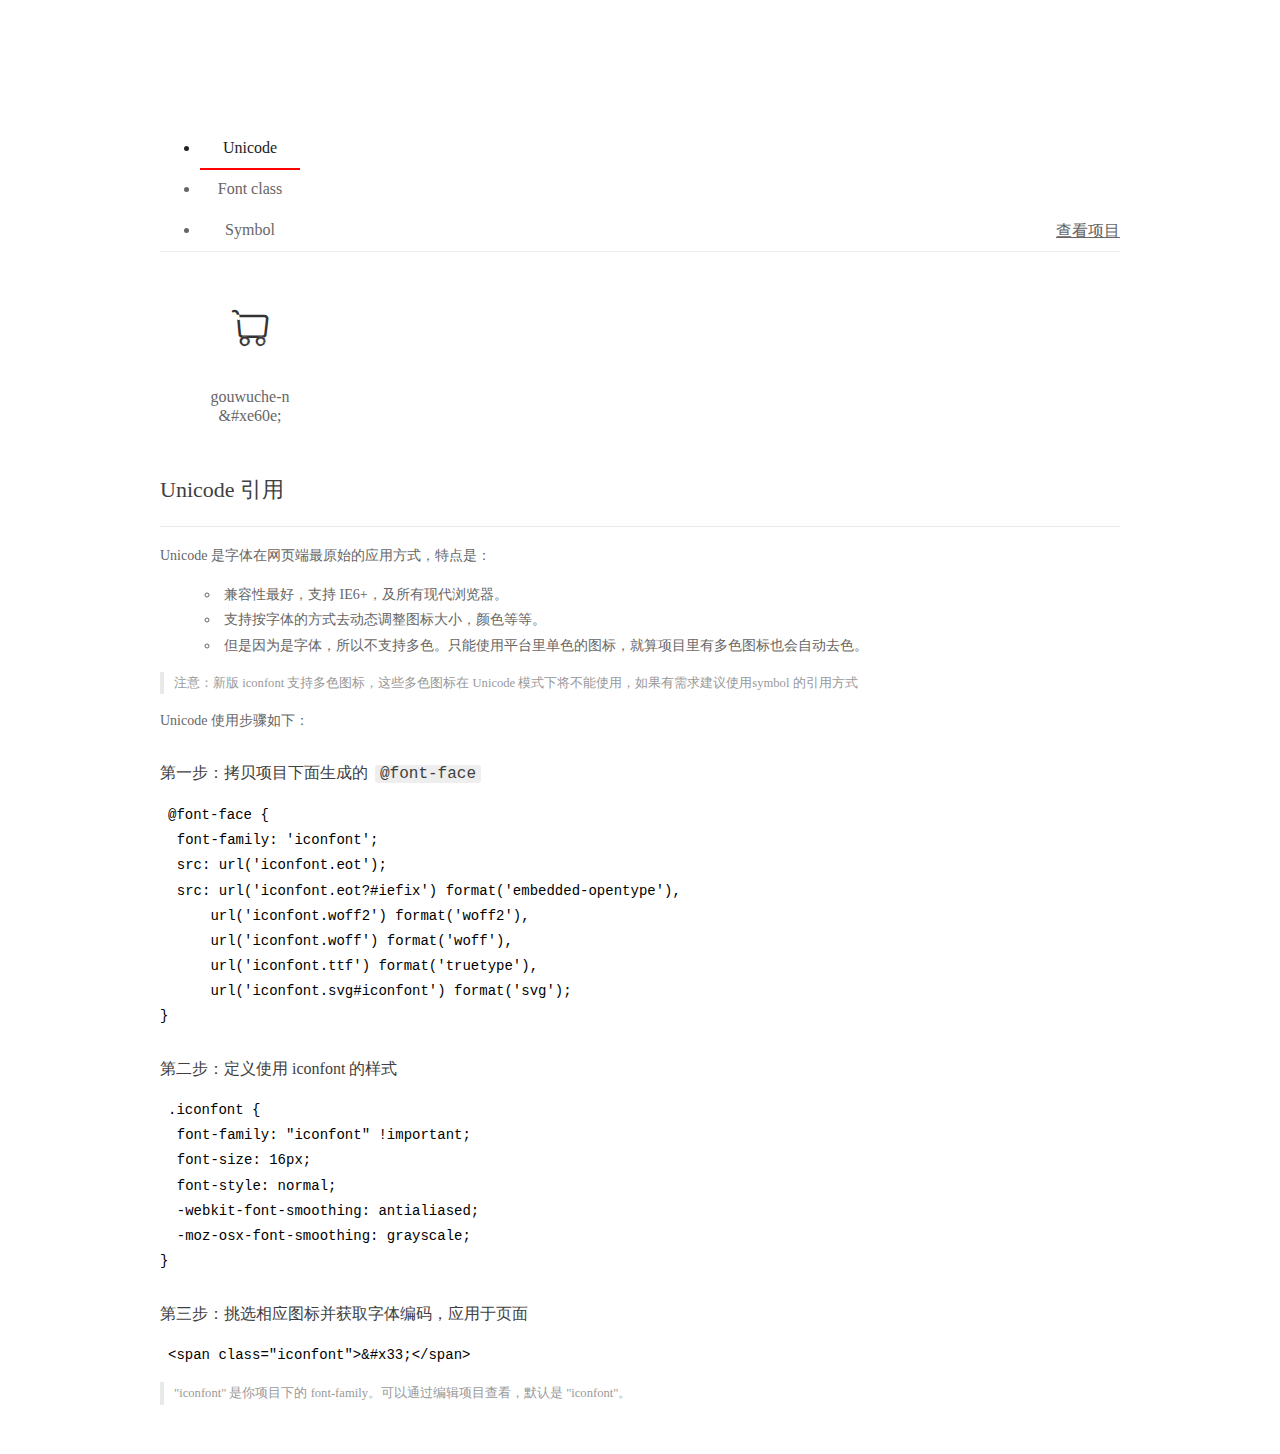
==== fonts/demo_index.html @ 76f3d985 "fix bugs" ====
<!DOCTYPE html>
<html>
<head>
  <meta charset="utf-8"/>
  <title>IconFont Demo</title>
  <link rel="shortcut icon" href="https://img.alicdn.com/tps/i4/TB1_oz6GVXXXXaFXpXXJDFnIXXX-64-64.ico" type="image/x-icon"/>
  <link rel="stylesheet" href="https://g.alicdn.com/thx/cube/1.3.2/cube.min.css">
  <link rel="stylesheet" href="demo.css">
  <link rel="stylesheet" href="iconfont.css">
  <script src="iconfont.js"></script>
  <!-- jQuery -->
  <script src="https://a1.alicdn.com/oss/uploads/2018/12/26/7bfddb60-08e8-11e9-9b04-53e73bb6408b.js"></script>
  <!-- 代码高亮 -->
  <script src="https://a1.alicdn.com/oss/uploads/2018/12/26/a3f714d0-08e6-11e9-8a15-ebf944d7534c.js"></script>
</head>
<body>
  <div class="main">
    <h1 class="logo"><a href="https://www.iconfont.cn/" title="iconfont 首页" target="_blank">&#xe86b;</a></h1>
    <div class="nav-tabs">
      <ul id="tabs" class="dib-box">
        <li class="dib active"><span>Unicode</span></li>
        <li class="dib"><span>Font class</span></li>
        <li class="dib"><span>Symbol</span></li>
      </ul>
      
      <a href="https://www.iconfont.cn/manage/index?manage_type=myprojects&projectId=2214051" target="_blank" class="nav-more">查看项目</a>
      
    </div>
    <div class="tab-container">
      <div class="content unicode" style="display: block;">
          <ul class="icon_lists dib-box">
          
            <li class="dib">
              <span class="icon iconfont">&#xe60e;</span>
                <div class="name">gouwuche-n</div>
                <div class="code-name">&amp;#xe60e;</div>
              </li>
          
          </ul>
          <div class="article markdown">
          <h2 id="unicode-">Unicode 引用</h2>
          <hr>

          <p>Unicode 是字体在网页端最原始的应用方式，特点是：</p>
          <ul>
            <li>兼容性最好，支持 IE6+，及所有现代浏览器。</li>
            <li>支持按字体的方式去动态调整图标大小，颜色等等。</li>
            <li>但是因为是字体，所以不支持多色。只能使用平台里单色的图标，就算项目里有多色图标也会自动去色。</li>
          </ul>
          <blockquote>
            <p>注意：新版 iconfont 支持多色图标，这些多色图标在 Unicode 模式下将不能使用，如果有需求建议使用symbol 的引用方式</p>
          </blockquote>
          <p>Unicode 使用步骤如下：</p>
          <h3 id="-font-face">第一步：拷贝项目下面生成的 <code>@font-face</code></h3>
<pre><code class="language-css"
>@font-face {
  font-family: 'iconfont';
  src: url('iconfont.eot');
  src: url('iconfont.eot?#iefix') format('embedded-opentype'),
      url('iconfont.woff2') format('woff2'),
      url('iconfont.woff') format('woff'),
      url('iconfont.ttf') format('truetype'),
      url('iconfont.svg#iconfont') format('svg');
}
</code></pre>
          <h3 id="-iconfont-">第二步：定义使用 iconfont 的样式</h3>
<pre><code class="language-css"
>.iconfont {
  font-family: "iconfont" !important;
  font-size: 16px;
  font-style: normal;
  -webkit-font-smoothing: antialiased;
  -moz-osx-font-smoothing: grayscale;
}
</code></pre>
          <h3 id="-">第三步：挑选相应图标并获取字体编码，应用于页面</h3>
<pre>
<code class="language-html"
>&lt;span class="iconfont"&gt;&amp;#x33;&lt;/span&gt;
</code></pre>
          <blockquote>
            <p>"iconfont" 是你项目下的 font-family。可以通过编辑项目查看，默认是 "iconfont"。</p>
          </blockquote>
          </div>
      </div>
      <div class="content font-class">
        <ul class="icon_lists dib-box">
          
          <li class="dib">
            <span class="icon iconfont icon-tubiao-"></span>
            <div class="name">
              gouwuche-n
            </div>
            <div class="code-name">.icon-tubiao-
            </div>
          </li>
          
        </ul>
        <div class="article markdown">
        <h2 id="font-class-">font-class 引用</h2>
        <hr>

        <p>font-class 是 Unicode 使用方式的一种变种，主要是解决 Unicode 书写不直观，语意不明确的问题。</p>
        <p>与 Unicode 使用方式相比，具有如下特点：</p>
        <ul>
          <li>兼容性良好，支持 IE8+，及所有现代浏览器。</li>
          <li>相比于 Unicode 语意明确，书写更直观。可以很容易分辨这个 icon 是什么。</li>
          <li>因为使用 class 来定义图标，所以当要替换图标时，只需要修改 class 里面的 Unicode 引用。</li>
          <li>不过因为本质上还是使用的字体，所以多色图标还是不支持的。</li>
        </ul>
        <p>使用步骤如下：</p>
        <h3 id="-fontclass-">第一步：引入项目下面生成的 fontclass 代码：</h3>
<pre><code class="language-html">&lt;link rel="stylesheet" href="./iconfont.css"&gt;
</code></pre>
        <h3 id="-">第二步：挑选相应图标并获取类名，应用于页面：</h3>
<pre><code class="language-html">&lt;span class="iconfont icon-xxx"&gt;&lt;/span&gt;
</code></pre>
        <blockquote>
          <p>"
            iconfont" 是你项目下的 font-family。可以通过编辑项目查看，默认是 "iconfont"。</p>
        </blockquote>
      </div>
      </div>
      <div class="content symbol">
          <ul class="icon_lists dib-box">
          
            <li class="dib">
                <svg class="icon svg-icon" aria-hidden="true">
                  <use xlink:href="#icon-tubiao-"></use>
                </svg>
                <div class="name">gouwuche-n</div>
                <div class="code-name">#icon-tubiao-</div>
            </li>
          
          </ul>
          <div class="article markdown">
          <h2 id="symbol-">Symbol 引用</h2>
          <hr>

          <p>这是一种全新的使用方式，应该说这才是未来的主流，也是平台目前推荐的用法。相关介绍可以参考这篇<a href="">文章</a>
            这种用法其实是做了一个 SVG 的集合，与另外两种相比具有如下特点：</p>
          <ul>
            <li>支持多色图标了，不再受单色限制。</li>
            <li>通过一些技巧，支持像字体那样，通过 <code>font-size</code>, <code>color</code> 来调整样式。</li>
            <li>兼容性较差，支持 IE9+，及现代浏览器。</li>
            <li>浏览器渲染 SVG 的性能一般，还不如 png。</li>
          </ul>
          <p>使用步骤如下：</p>
          <h3 id="-symbol-">第一步：引入项目下面生成的 symbol 代码：</h3>
<pre><code class="language-html">&lt;script src="./iconfont.js"&gt;&lt;/script&gt;
</code></pre>
          <h3 id="-css-">第二步：加入通用 CSS 代码（引入一次就行）：</h3>
<pre><code class="language-html">&lt;style&gt;
.icon {
  width: 1em;
  height: 1em;
  vertical-align: -0.15em;
  fill: currentColor;
  overflow: hidden;
}
&lt;/style&gt;
</code></pre>
          <h3 id="-">第三步：挑选相应图标并获取类名，应用于页面：</h3>
<pre><code class="language-html">&lt;svg class="icon" aria-hidden="true"&gt;
  &lt;use xlink:href="#icon-xxx"&gt;&lt;/use&gt;
&lt;/svg&gt;
</code></pre>
          </div>
      </div>

    </div>
  </div>
  <script>
  $(document).ready(function () {
      $('.tab-container .content:first').show()

      $('#tabs li').click(function (e) {
        var tabContent = $('.tab-container .content')
        var index = $(this).index()

        if ($(this).hasClass('active')) {
          return
        } else {
          $('#tabs li').removeClass('active')
          $(this).addClass('active')

          tabContent.hide().eq(index).fadeIn()
        }
      })
    })
  </script>
</body>
</html>
---- fonts/demo.css ----
/* Logo 字体 */
@font-face {
  font-family: "iconfont logo";
  src: url('https://at.alicdn.com/t/font_985780_km7mi63cihi.eot?t=1545807318834');
  src: url('https://at.alicdn.com/t/font_985780_km7mi63cihi.eot?t=1545807318834#iefix') format('embedded-opentype'),
    url('https://at.alicdn.com/t/font_985780_km7mi63cihi.woff?t=1545807318834') format('woff'),
    url('https://at.alicdn.com/t/font_985780_km7mi63cihi.ttf?t=1545807318834') format('truetype'),
    url('https://at.alicdn.com/t/font_985780_km7mi63cihi.svg?t=1545807318834#iconfont') format('svg');
}

.logo {
  font-family: "iconfont logo";
  font-size: 160px;
  font-style: normal;
  -webkit-font-smoothing: antialiased;
  -moz-osx-font-smoothing: grayscale;
}

/* tabs */
.nav-tabs {
  position: relative;
}

.nav-tabs .nav-more {
  position: absolute;
  right: 0;
  bottom: 0;
  height: 42px;
  line-height: 42px;
  color: #666;
}

#tabs {
  border-bottom: 1px solid #eee;
}

#tabs li {
  cursor: pointer;
  width: 100px;
  height: 40px;
  line-height: 40px;
  text-align: center;
  font-size: 16px;
  border-bottom: 2px solid transparent;
  position: relative;
  z-index: 1;
  margin-bottom: -1px;
  color: #666;
}


#tabs .active {
  border-bottom-color: #f00;
  color: #222;
}

.tab-container .content {
  display: none;
}

/* 页面布局 */
.main {
  padding: 30px 100px;
  width: 960px;
  margin: 0 auto;
}

.main .logo {
  color: #333;
  text-align: left;
  margin-bottom: 30px;
  line-height: 1;
  height: 110px;
  margin-top: -50px;
  overflow: hidden;
  *zoom: 1;
}

.main .logo a {
  font-size: 160px;
  color: #333;
}

.helps {
  margin-top: 40px;
}

.helps pre {
  padding: 20px;
  margin: 10px 0;
  border: solid 1px #e7e1cd;
  background-color: #fffdef;
  overflow: auto;
}

.icon_lists {
  width: 100% !important;
  overflow: hidden;
  *zoom: 1;
}

.icon_lists li {
  width: 100px;
  margin-bottom: 10px;
  margin-right: 20px;
  text-align: center;
  list-style: none !important;
  cursor: default;
}

.icon_lists li .code-name {
  line-height: 1.2;
}

.icon_lists .icon {
  display: block;
  height: 100px;
  line-height: 100px;
  font-size: 42px;
  margin: 10px auto;
  color: #333;
  -webkit-transition: font-size 0.25s linear, width 0.25s linear;
  -moz-transition: font-size 0.25s linear, width 0.25s linear;
  transition: font-size 0.25s linear, width 0.25s linear;
}

.icon_lists .icon:hover {
  font-size: 100px;
}

.icon_lists .svg-icon {
  /* 通过设置 font-size 来改变图标大小 */
  width: 1em;
  /* 图标和文字相邻时，垂直对齐 */
  vertical-align: -0.15em;
  /* 通过设置 color 来改变 SVG 的颜色/fill */
  fill: currentColor;
  /* path 和 stroke 溢出 viewBox 部分在 IE 下会显示
      normalize.css 中也包含这行 */
  overflow: hidden;
}

.icon_lists li .name,
.icon_lists li .code-name {
  color: #666;
}

/* markdown 样式 */
.markdown {
  color: #666;
  font-size: 14px;
  line-height: 1.8;
}

.highlight {
  line-height: 1.5;
}

.markdown img {
  vertical-align: middle;
  max-width: 100%;
}

.markdown h1 {
  color: #404040;
  font-weight: 500;
  line-height: 40px;
  margin-bottom: 24px;
}

.markdown h2,
.markdown h3,
.markdown h4,
.markdown h5,
.markdown h6 {
  color: #404040;
  margin: 1.6em 0 0.6em 0;
  font-weight: 500;
  clear: both;
}

.markdown h1 {
  font-size: 28px;
}

.markdown h2 {
  font-size: 22px;
}

.markdown h3 {
  font-size: 16px;
}

.markdown h4 {
  font-size: 14px;
}

.markdown h5 {
  font-size: 12px;
}

.markdown h6 {
  font-size: 12px;
}

.markdown hr {
  height: 1px;
  border: 0;
  background: #e9e9e9;
  margin: 16px 0;
  clear: both;
}

.markdown p {
  margin: 1em 0;
}

.markdown>p,
.markdown>blockquote,
.markdown>.highlight,
.markdown>ol,
.markdown>ul {
  width: 80%;
}

.markdown ul>li {
  list-style: circle;
}

.markdown>ul li,
.markdown blockquote ul>li {
  margin-left: 20px;
  padding-left: 4px;
}

.markdown>ul li p,
.markdown>ol li p {
  margin: 0.6em 0;
}

.markdown ol>li {
  list-style: decimal;
}

.markdown>ol li,
.markdown blockquote ol>li {
  margin-left: 20px;
  padding-left: 4px;
}

.markdown code {
  margin: 0 3px;
  padding: 0 5px;
  background: #eee;
  border-radius: 3px;
}

.markdown strong,
.markdown b {
  font-weight: 600;
}

.markdown>table {
  border-collapse: collapse;
  border-spacing: 0px;
  empty-cells: show;
  border: 1px solid #e9e9e9;
  width: 95%;
  margin-bottom: 24px;
}

.markdown>table th {
  white-space: nowrap;
  color: #333;
  font-weight: 600;
}

.markdown>table th,
.markdown>table td {
  border: 1px solid #e9e9e9;
  padding: 8px 16px;
  text-align: left;
}

.markdown>table th {
  background: #F7F7F7;
}

.markdown blockquote {
  font-size: 90%;
  color: #999;
  border-left: 4px solid #e9e9e9;
  padding-left: 0.8em;
  margin: 1em 0;
}

.markdown blockquote p {
  margin: 0;
}

.markdown .anchor {
  opacity: 0;
  transition: opacity 0.3s ease;
  margin-left: 8px;
}

.markdown .waiting {
  color: #ccc;
}

.markdown h1:hover .anchor,
.markdown h2:hover .anchor,
.markdown h3:hover .anchor,
.markdown h4:hover .anchor,
.markdown h5:hover .anchor,
.markdown h6:hover .anchor {
  opacity: 1;
  display: inline-block;
}

.markdown>br,
.markdown>p>br {
  clear: both;
}


.hljs {
  display: block;
  background: white;
  padding: 0.5em;
  color: #333333;
  overflow-x: auto;
}

.hljs-comment,
.hljs-meta {
  color: #969896;
}

.hljs-string,
.hljs-variable,
.hljs-template-variable,
.hljs-strong,
.hljs-emphasis,
.hljs-quote {
  color: #df5000;
}

.hljs-keyword,
.hljs-selector-tag,
.hljs-type {
  color: #a71d5d;
}

.hljs-literal,
.hljs-symbol,
.hljs-bullet,
.hljs-attribute {
  color: #0086b3;
}

.hljs-section,
.hljs-name {
  color: #63a35c;
}

.hljs-tag {
  color: #333333;
}

.hljs-title,
.hljs-attr,
.hljs-selector-id,
.hljs-selector-class,
.hljs-selector-attr,
.hljs-selector-pseudo {
  color: #795da3;
}

.hljs-addition {
  color: #55a532;
  background-color: #eaffea;
}

.hljs-deletion {
  color: #bd2c00;
  background-color: #ffecec;
}

.hljs-link {
  text-decoration: underline;
}

/* 代码高亮 */
/* PrismJS 1.15.0
https://prismjs.com/download.html#themes=prism&languages=markup+css+clike+javascript */
/**
 * prism.js default theme for JavaScript, CSS and HTML
 * Based on dabblet (http://dabblet.com)
 * @author Lea Verou
 */
code[class*="language-"],
pre[class*="language-"] {
  color: black;
  background: none;
  text-shadow: 0 1px white;
  font-family: Consolas, Monaco, 'Andale Mono', 'Ubuntu Mono', monospace;
  text-align: left;
  white-space: pre;
  word-spacing: normal;
  word-break: normal;
  word-wrap: normal;
  line-height: 1.5;

  -moz-tab-size: 4;
  -o-tab-size: 4;
  tab-size: 4;

  -webkit-hyphens: none;
  -moz-hyphens: none;
  -ms-hyphens: none;
  hyphens: none;
}

pre[class*="language-"]::-moz-selection,
pre[class*="language-"] ::-moz-selection,
code[class*="language-"]::-moz-selection,
code[class*="language-"] ::-moz-selection {
  text-shadow: none;
  background: #b3d4fc;
}

pre[class*="language-"]::selection,
pre[class*="language-"] ::selection,
code[class*="language-"]::selection,
code[class*="language-"] ::selection {
  text-shadow: none;
  background: #b3d4fc;
}

@media print {

  code[class*="language-"],
  pre[class*="language-"] {
    text-shadow: none;
  }
}

/* Code blocks */
pre[class*="language-"] {
  padding: 1em;
  margin: .5em 0;
  overflow: auto;
}

:not(pre)>code[class*="language-"],
pre[class*="language-"] {
  background: #f5f2f0;
}

/* Inline code */
:not(pre)>code[class*="language-"] {
  padding: .1em;
  border-radius: .3em;
  white-space: normal;
}

.token.comment,
.token.prolog,
.token.doctype,
.token.cdata {
  color: slategray;
}

.token.punctuation {
  color: #999;
}

.namespace {
  opacity: .7;
}

.token.property,
.token.tag,
.token.boolean,
.token.number,
.token.constant,
.token.symbol,
.token.deleted {
  color: #905;
}

.token.selector,
.token.attr-name,
.token.string,
.token.char,
.token.builtin,
.token.inserted {
  color: #690;
}

.token.operator,
.token.entity,
.token.url,
.language-css .token.string,
.style .token.string {
  color: #9a6e3a;
  background: hsla(0, 0%, 100%, .5);
}

.token.atrule,
.token.attr-value,
.token.keyword {
  color: #07a;
}

.token.function,
.token.class-name {
  color: #DD4A68;
}

.token.regex,
.token.important,
.token.variable {
  color: #e90;
}

.token.important,
.token.bold {
  font-weight: bold;
}

.token.italic {
  font-style: italic;
}

.token.entity {
  cursor: help;
}
---- fonts/iconfont.css ----
@font-face {font-family: "iconfont";
  src: url('iconfont.eot?t=1605765746251'); /* IE9 */
  src: url('iconfont.eot?t=1605765746251#iefix') format('embedded-opentype'), /* IE6-IE8 */
  url('[data-uri]') format('woff2'),
  url('iconfont.woff?t=1605765746251') format('woff'),
  url('iconfont.ttf?t=1605765746251') format('truetype'), /* chrome, firefox, opera, Safari, Android, iOS 4.2+ */
  url('iconfont.svg?t=1605765746251#iconfont') format('svg'); /* iOS 4.1- */
}

.iconfont {
  font-family: "iconfont" !important;
  font-size: 16px;
  font-style: normal;
  -webkit-font-smoothing: antialiased;
  -moz-osx-font-smoothing: grayscale;
}

.icon-tubiao-:before {
  content: "\e60e";
}
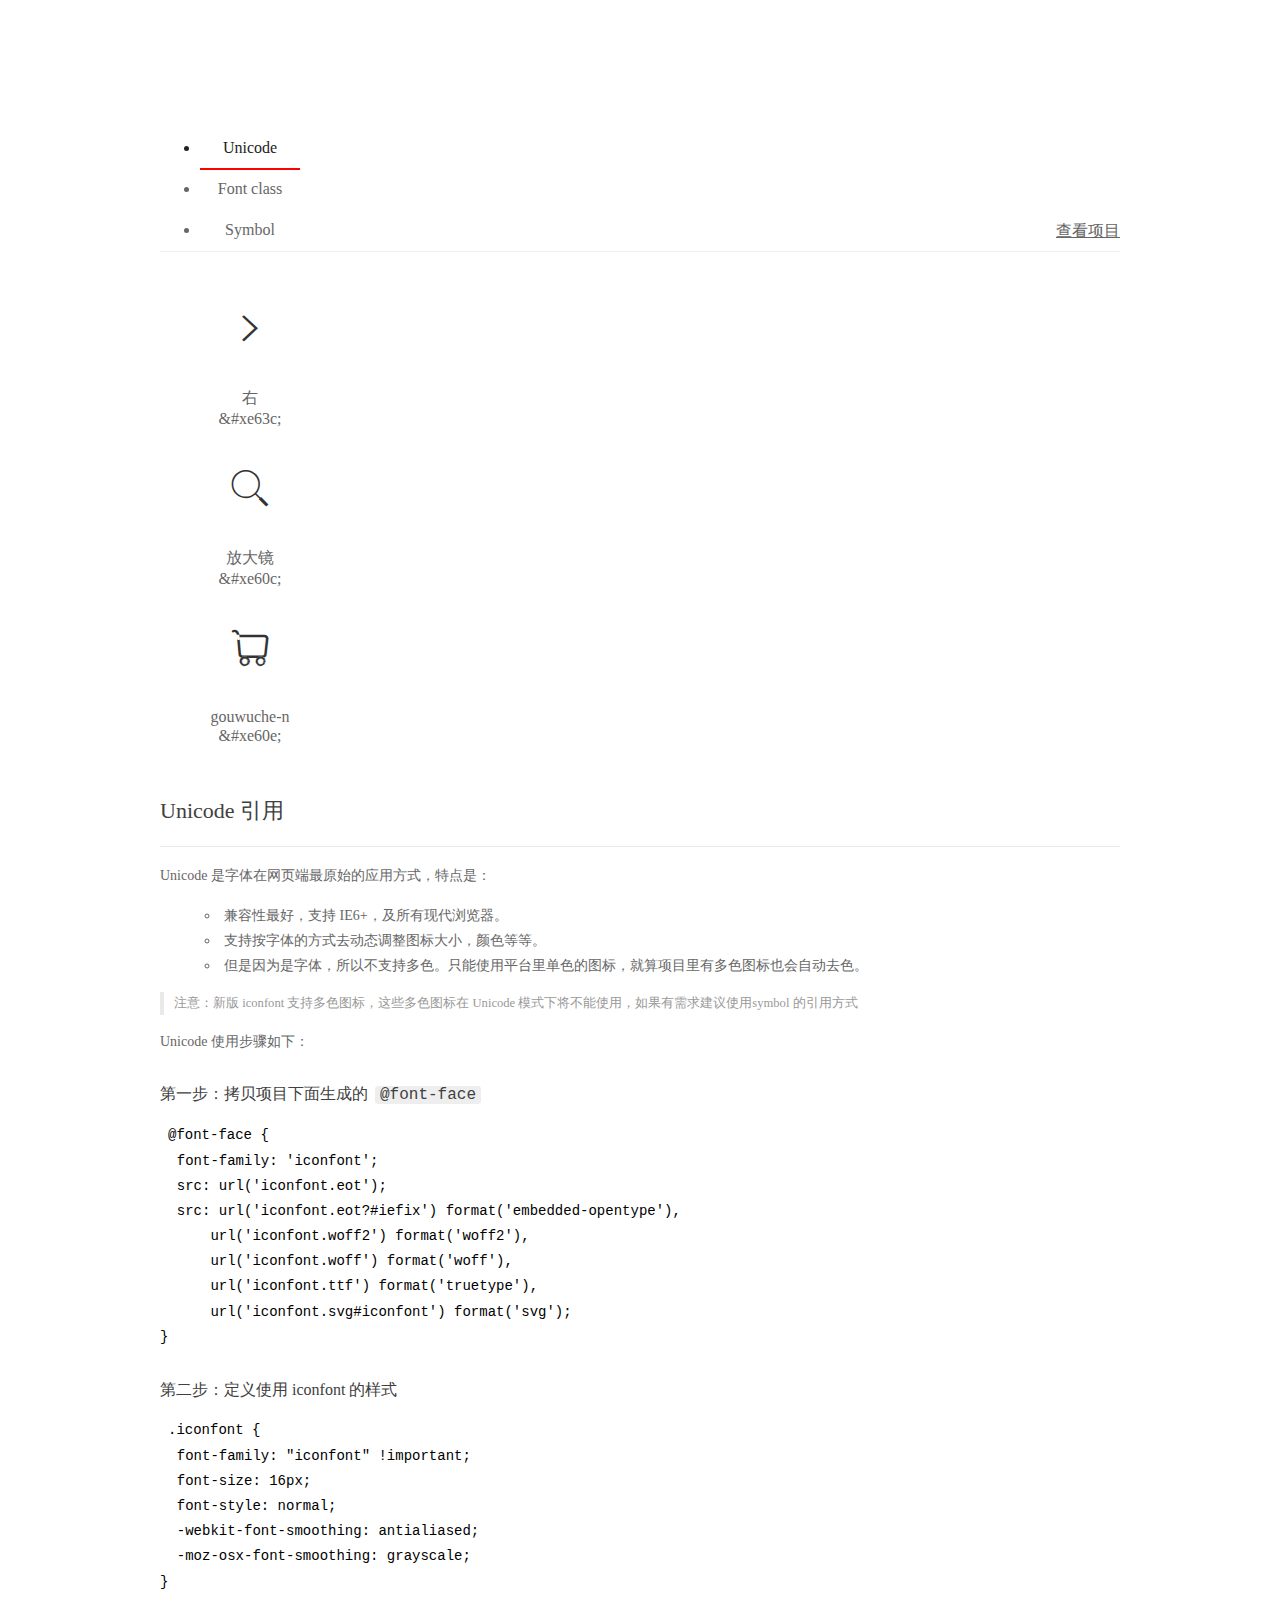
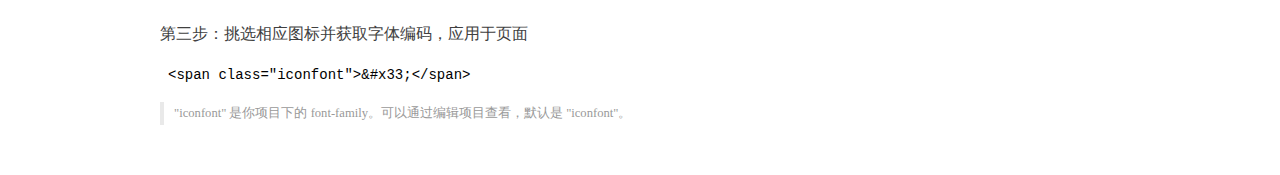
==== commit 02c4dc48: "add banner" ====
--- a/fonts/demo_index.html
+++ b/fonts/demo_index.html
@@ -31,6 +31,18 @@
           <ul class="icon_lists dib-box">
           
             <li class="dib">
+              <span class="icon iconfont">&#xe63c;</span>
+                <div class="name">右</div>
+                <div class="code-name">&amp;#xe63c;</div>
+              </li>
+          
+            <li class="dib">
+              <span class="icon iconfont">&#xe60c;</span>
+                <div class="name">放大镜</div>
+                <div class="code-name">&amp;#xe60c;</div>
+              </li>
+          
+            <li class="dib">
               <span class="icon iconfont">&#xe60e;</span>
                 <div class="name">gouwuche-n</div>
                 <div class="code-name">&amp;#xe60e;</div>
@@ -87,6 +99,24 @@
         <ul class="icon_lists dib-box">
           
           <li class="dib">
+            <span class="icon iconfont icon-you"></span>
+            <div class="name">
+              右
+            </div>
+            <div class="code-name">.icon-you
+            </div>
+          </li>
+          
+          <li class="dib">
+            <span class="icon iconfont icon-fangdajing"></span>
+            <div class="name">
+              放大镜
+            </div>
+            <div class="code-name">.icon-fangdajing
+            </div>
+          </li>
+          
+          <li class="dib">
             <span class="icon iconfont icon-tubiao-"></span>
             <div class="name">
               gouwuche-n
@@ -126,6 +156,22 @@
           
             <li class="dib">
                 <svg class="icon svg-icon" aria-hidden="true">
+                  <use xlink:href="#icon-you"></use>
+                </svg>
+                <div class="name">右</div>
+                <div class="code-name">#icon-you</div>
+            </li>
+          
+            <li class="dib">
+                <svg class="icon svg-icon" aria-hidden="true">
+                  <use xlink:href="#icon-fangdajing"></use>
+                </svg>
+                <div class="name">放大镜</div>
+                <div class="code-name">#icon-fangdajing</div>
+            </li>
+          
+            <li class="dib">
+                <svg class="icon svg-icon" aria-hidden="true">
                   <use xlink:href="#icon-tubiao-"></use>
                 </svg>
                 <div class="name">gouwuche-n</div>
--- a/fonts/iconfont.css
+++ b/fonts/iconfont.css
@@ -1,10 +1,10 @@
 @font-face {font-family: "iconfont";
-  src: url('iconfont.eot?t=1605765746251'); /* IE9 */
-  src: url('iconfont.eot?t=1605765746251#iefix') format('embedded-opentype'), /* IE6-IE8 */
-  url('[data-uri]') format('woff2'),
-  url('iconfont.woff?t=1605765746251') format('woff'),
-  url('iconfont.ttf?t=1605765746251') format('truetype'), /* chrome, firefox, opera, Safari, Android, iOS 4.2+ */
-  url('iconfont.svg?t=1605765746251#iconfont') format('svg'); /* iOS 4.1- */
+  src: url('iconfont.eot?t=1605843017342'); /* IE9 */
+  src: url('iconfont.eot?t=1605843017342#iefix') format('embedded-opentype'), /* IE6-IE8 */
+  url('[data-uri]') format('woff2'),
+  url('iconfont.woff?t=1605843017342') format('woff'),
+  url('iconfont.ttf?t=1605843017342') format('truetype'), /* chrome, firefox, opera, Safari, Android, iOS 4.2+ */
+  url('iconfont.svg?t=1605843017342#iconfont') format('svg'); /* iOS 4.1- */
 }
 
 .iconfont {
@@ -15,6 +15,14 @@
   -moz-osx-font-smoothing: grayscale;
 }
 
+.icon-you:before {
+  content: "\e63c";
+}
+
+.icon-fangdajing:before {
+  content: "\e60c";
+}
+
 .icon-tubiao-:before {
   content: "\e60e";
 }
